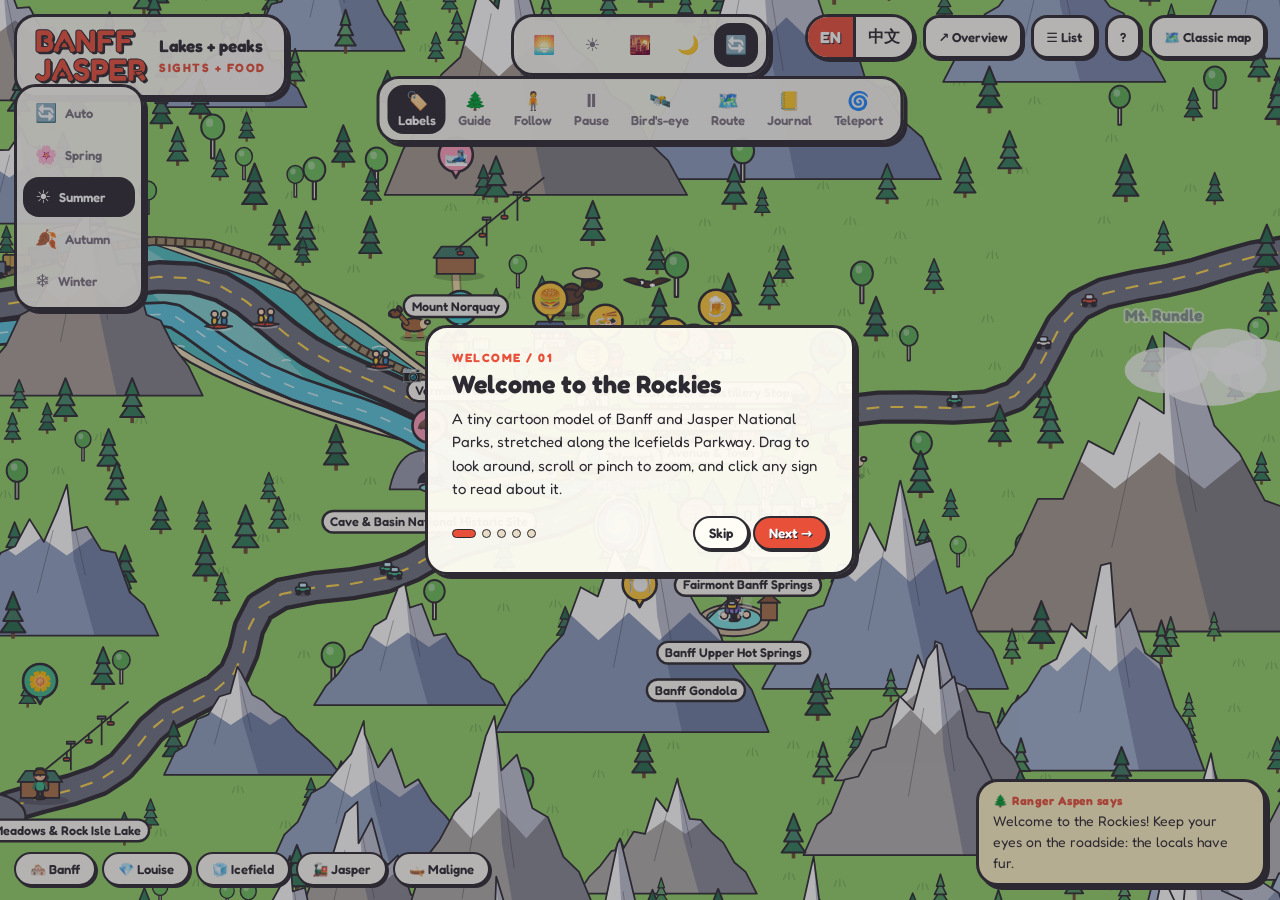
==== living/index.html @ b9f593f6 "Hello Banff & Jasper: cartoon map site plus living Rockies version" ====
<!doctype html>
<html lang="en">
<head>
  <meta charset="utf-8">
  <meta name="viewport" content="width=device-width, initial-scale=1, maximum-scale=1, viewport-fit=cover">
  <title>Banff &amp; Jasper · a living cartoon map of the Rockies</title>
  <meta name="description" content="Wander a tiny cartoon model of the Canadian Rockies: Banff, Lake Louise, the Icefields Parkway, the Columbia Icefield and Jasper, with four seasons, wildlife jams, red canoes and little hikers.">
  <meta name="theme-color" content="#7cc9ea">
  <link rel="icon" href="data:image/svg+xml,%3Csvg xmlns='http://www.w3.org/2000/svg' viewBox='0 0 100 100'%3E%3Ctext y='.9em' font-size='90'%3E%F0%9F%8F%9E%EF%B8%8F%3C/text%3E%3C/svg%3E">
  <link rel="preconnect" href="https://fonts.googleapis.com">
  <link rel="preconnect" href="https://fonts.gstatic.com" crossorigin>
  <link href="https://fonts.googleapis.com/css2?family=Fredoka:wght@400;500;600;700&display=swap" rel="stylesheet">
  <link rel="stylesheet" href="living.css">
</head>
<body>
  <canvas id="cv" role="img" data-i18n-aria="canvasAria" aria-label="Interactive illustrated map of Banff and Jasper National Parks"></canvas>

  <div id="logo" class="ui glass">
    <div class="big">BANFF<br>JASPER</div>
    <div class="sub"><b data-i18n="logoTag">Lakes + peaks</b><span data-i18n="logoSub">Sights + Food</span></div>
  </div>

  <div id="tod" class="ui glass" role="group" aria-label="Time of day"></div>

  <div id="tools" class="ui glass" role="toolbar">
    <button class="tb on" id="bLabel" aria-pressed="true"><span class="i">🏷️</span><span data-tool="labels">Labels</span></button>
    <button class="tb" id="bEmperor" aria-pressed="false"><span class="i">🌲</span><span data-tool="emperor">Guide</span></button>
    <button class="tb" id="bFollow" aria-pressed="false"><span class="i">🧍</span><span data-tool="follow">Follow</span></button>
    <button class="tb" id="bPause" aria-pressed="false"><span class="i" id="pauseIcon">⏸</span><span id="pauseTx" data-tool="pause">Pause</span></button>
    <button class="tb" id="bBird" aria-pressed="false"><span class="i">🛰️</span><span data-tool="bird">Bird's-eye</span></button>
    <button class="tb" id="bPlan" aria-pressed="false"><span class="i">🗺️</span><span data-tool="plan">Route</span></button>
    <button class="tb" id="bLog" aria-pressed="false"><span class="i">📒</span><span data-tool="log">Journal</span></button>
  </div>

  <div id="season" class="ui glass" role="group" aria-label="Season"></div>
  <div id="jump" class="ui" role="group" aria-label="Jump to"></div>

  <div id="right" class="ui">
    <div class="lang" role="group" data-i18n-aria="langAria" aria-label="Language">
      <button type="button" data-lang="en" aria-pressed="true">EN</button><button type="button" data-lang="zh" aria-pressed="false">中文</button>
    </div>
    <button class="tb" id="bAll" data-i18n="overview">↗ Overview</button>
    <button class="tb" id="bList" data-i18n="list" aria-expanded="false">☰ List</button>
    <button class="tb" id="bHelp" aria-label="Help">?</button>
    <a class="tb" id="bClassic" href="../index.html" data-i18n="classic">🗺️ Classic map</a>
  </div>

  <div id="follow" class="ui glass" aria-live="polite"></div>

  <div id="decree" class="ui glass"><b data-i18n="decreeTitle">🌲 Ranger Aspen says</b><span id="decreeTx"></span></div>

  <aside id="drawer" class="ui glass" aria-label="Places">
    <input id="q" type="search" data-i18n-ph="search" placeholder="🔍 Search places, notes…" autocomplete="off">
    <div id="cats"></div>
    <div id="list"></div>
  </aside>

  <aside id="log" class="ui glass"><h5 data-i18n="logTitle">Journal</h5><div id="logs" aria-live="off"></div></aside>

  <section id="card" class="ui glass" aria-live="polite"></section>

  <aside id="plan" class="ui glass" aria-label="Route planner">
    <div class="ph"><b data-i18n="planTitle">🗺️ Route planner</b><button id="pclose" type="button" aria-label="Close">×</button></div>
    <div class="pset">
      <label><span data-i18n="pStart">Start time</span><input type="time" id="pTime" value="09:30"></label>
      <label><span data-i18n="pFrom">Start from</span><select id="pFrom"></select></label>
      <label><span data-i18n="pMode">Travel</span><select id="pMode"></select></label>
      <label><span data-i18n="pPace">Pace</span><select id="pPace"></select></label>
    </div>
    <div class="pbar"><span id="pCount"></span><span><button class="btn" id="pFav" type="button" data-i18n="useFavs">⭐ Add favorites</button> <button class="btn" id="pClear" type="button" data-i18n="clear">Clear</button></span></div>
    <div id="pList"></div>
    <div class="pgo"><button class="btn pri" id="pGo" type="button" data-i18n="go">✨ Auto-plan route</button></div>
    <div id="pOut" aria-live="polite"></div>
    <p class="pnote" id="pNote"></p>
  </aside>

  <div id="intro" class="ui" role="dialog" aria-modal="true" aria-labelledby="iti">
    <div class="box glass">
      <div class="st" id="ist"></div><h2 id="iti"></h2><p id="itx"></p>
      <div class="row"><div class="dots" id="idt"></div><div><button class="btn" id="iskip" type="button"></button> <button class="btn pri" id="inext" type="button"></button></div></div>
    </div>
  </div>

  <script src="../js/data.js"></script>
  <script src="../js/i18n.js"></script>
  <script src="strings.js"></script>
  <script src="teleport.js?v=1"></script>
  <script src="world.js"></script>
  <script src="sprites.js"></script>
  <script src="living.js"></script>
</body>
</html>
---- living/living.css ----
:root {
  --ink: #2d2a32;
  --cream: #fff6e0;
  --paper: #fffdf6;
  --red: #e8503a;
  --yellow: #ffc93c;
  --jade: #3fb68b;
  --sky: #7ccbf5;
  --pink: #ff9ebb;
  --mut: #7a7280;
  --line: #e8dcc4;
  --border: 3px solid var(--ink);
  --shadow: 4px 4px 0 var(--ink);
  --font: 'Fredoka', ui-rounded, 'Yuanti SC', 'PingFang SC', 'Hiragino Sans GB', 'Microsoft YaHei', 'Noto Sans SC', system-ui, sans-serif;
}
*, *::before, *::after { box-sizing: border-box; }
html, body { height: 100%; margin: 0; overflow: hidden; font-family: var(--font); color: var(--ink); background: #7cc9ea; -webkit-text-size-adjust: 100%; }
button, input, select { font: inherit; color: inherit; }
canvas { display: block; width: 100vw; height: 100vh; height: 100dvh; touch-action: none; cursor: grab; }
canvas.drag { cursor: grabbing; }
:focus-visible { outline: 4px solid var(--sky); outline-offset: 2px; }

.ui { position: fixed; z-index: 3; }
.glass { background: rgba(255, 253, 246, .95); border: var(--border); border-radius: 22px; box-shadow: var(--shadow); }

/* ----- logo ----- */
#logo { left: 14px; top: 14px; padding: 10px 18px; display: flex; align-items: center; gap: 14px; }
#logo .big { font-weight: 700; color: var(--red); font-size: 32px; line-height: .9; letter-spacing: -.5px; text-shadow: 2px 2px 0 var(--ink); -webkit-text-stroke: 1px var(--ink); }
#logo .sub b { display: block; font-size: 17px; }
#logo .sub span { color: var(--red); font-weight: 700; font-size: 12px; letter-spacing: 1.5px; text-transform: uppercase; }

/* ----- toolbars ----- */
#tod { left: 50%; top: 14px; transform: translateX(-50%); display: flex; gap: 4px; padding: 6px 8px; }
#tools { left: 50%; top: 76px; transform: translateX(-50%); display: flex; gap: 2px; padding: 6px 8px; max-width: calc(100vw - 24px); }
.tb {
  border: 0; background: none; cursor: pointer; border-radius: 16px; padding: 6px 10px; color: var(--mut);
  font-size: 13px; font-weight: 600; display: flex; flex-direction: column; align-items: center; gap: 1px;
  min-width: 54px; min-height: 44px; justify-content: center; text-decoration: none; transition: background .15s, color .15s; white-space: nowrap;
}
.tb .i { font-size: 18px; line-height: 1.1; }
.tb:hover { background: #f6ead0; color: var(--ink); }
.tb.on { background: var(--ink); color: #fff; }
#tod .tb { min-width: 44px; padding: 6px; }

#right { right: 14px; top: 14px; display: flex; gap: 8px; align-items: center; flex-wrap: wrap; justify-content: flex-end; max-width: 52vw; }
#right .tb { flex-direction: row; background: var(--paper); border: var(--border); box-shadow: 2px 2px 0 var(--ink); color: var(--ink); padding: 8px 12px; min-width: 0; }
#right .tb:hover { background: var(--yellow); }
#right .tb[aria-expanded="true"] { background: var(--ink); color: #fff; }
.lang { display: inline-flex; border: var(--border); border-radius: 999px; overflow: hidden; background: var(--paper); box-shadow: 2px 2px 0 var(--ink); }
.lang button { cursor: pointer; border: 0; background: transparent; font-weight: 700; padding: 6px 12px; min-height: 40px; min-width: 44px; }
.lang button + button { border-left: 3px solid var(--ink); }
.lang button[aria-pressed="true"] { background: var(--red); color: #fff; text-shadow: 1px 1px 0 var(--ink); }

/* ----- floating bits ----- */
#follow { left: 50%; top: 144px; transform: translateX(-50%); padding: 6px 8px 6px 16px; font-size: 14px; display: none; align-items: center; gap: 8px; border-radius: 999px; max-width: 92vw; }
#follow.show { display: flex; }
#follow button { cursor: pointer; border: 2px solid var(--ink); background: var(--yellow); border-radius: 999px; padding: 3px 12px; font-weight: 600; min-height: 32px; }
#decree { right: 14px; bottom: 14px; width: 290px; padding: 10px 14px; font-size: 14px; line-height: 1.5; background: #fff3c4; }
#decree b { display: block; color: var(--red); font-size: 12px; letter-spacing: .5px; }

#drawer { right: 14px; top: 76px; width: 330px; max-height: calc(100vh - 100px); max-height: calc(100dvh - 100px); display: none; flex-direction: column; overflow: hidden; }
#drawer.show { display: flex; }
#drawer input { margin: 12px 12px 8px; padding: 9px 14px; border: 2px solid var(--ink); border-radius: 14px; font-size: 14px; background: #fff; }
#cats { display: flex; flex-wrap: wrap; gap: 6px; padding: 0 12px 10px; }
.chip { border: 2px solid var(--ink); border-radius: 99px; padding: 3px 11px; font-size: 12.5px; cursor: pointer; background: #fff; font-weight: 600; min-height: 30px; }
.chip.on { background: var(--ink); color: #fff; }
.chip i { display: inline-block; width: 9px; height: 9px; border-radius: 50%; margin-right: 5px; border: 1.5px solid var(--ink); }
#list { overflow: auto; padding: 0 8px 12px; }
#list h4 { margin: 0; font-size: 11.5px; letter-spacing: 1px; color: var(--mut); padding: 10px 8px 4px; text-transform: uppercase; }
.it { display: flex; align-items: center; gap: 10px; padding: 6px 8px; border-radius: 12px; cursor: pointer; font-size: 14px; width: 100%; border: 0; background: none; text-align: left; }
.it:hover, .it.sel { background: #fff0b8; }
.it .em { flex: none; width: 36px; height: 36px; display: grid; place-items: center; font-size: 19px; border: 2px solid var(--ink); border-radius: 11px; }
.it .tx { flex: 1; min-width: 0; line-height: 1.2; }
.it small { display: block; color: var(--mut); font-size: 12px; }
.it .star { font-size: 14px; }
.empty { padding: 20px; color: var(--mut); text-align: center; }

#log { left: 14px; bottom: 66px; width: 310px; max-height: 260px; padding: 10px 14px; display: none; overflow: hidden; flex-direction: column; }
#log.show { display: flex; }
#log h5 { margin: 0 0 6px; font-size: 14px; }
#logs { overflow: auto; font-size: 13px; line-height: 1.4; }
#logs div { padding: 3px 0; border-bottom: 1px dashed var(--line); }
#logs .own { color: var(--red); }

/* ----- place card ----- */
#card { left: 50%; bottom: 18px; transform: translateX(-50%); width: min(560px, calc(100vw - 24px)); padding: 14px 16px; display: none; gap: 14px; align-items: flex-start; }
#card.show { display: flex; }
#card .sign { flex: none; width: 84px; height: 84px; display: grid; place-items: center; font-size: 42px; border: var(--border); border-radius: 20px; transform: rotate(-4deg); box-shadow: 2px 2px 0 var(--ink); }
#card .body { flex: 1; min-width: 0; }
#card h2 { margin: 0; font-size: 21px; line-height: 1.15; }
#card .sub { color: var(--mut); font-size: 14px; }
#card .tags { margin: 6px 0; display: flex; gap: 6px; flex-wrap: wrap; }
.tag { font-size: 12px; font-weight: 600; padding: 1px 10px; border: 2px solid var(--ink); border-radius: 999px; background: var(--sky); }
#card p { margin: 0 0 6px; font-size: 14.5px; line-height: 1.4; }
#card .tip { font-size: 13.5px; padding: 6px 10px; background: var(--cream); border: 2px dashed var(--ink); border-radius: 12px; }
#card .acts { display: flex; gap: 8px; flex-wrap: wrap; margin-top: 10px; }
#card .x { position: absolute; right: 10px; top: 6px; border: 0; background: none; font-size: 24px; cursor: pointer; color: var(--mut); line-height: 1; min-width: 32px; min-height: 32px; }

.btn {
  display: inline-block; cursor: pointer; text-decoration: none; font-weight: 600; font-size: 13.5px; padding: 6px 14px; min-height: 34px;
  background: var(--paper); border: 2px solid var(--ink); border-radius: 999px; box-shadow: 2px 2px 0 var(--ink); color: var(--ink);
  transition: transform .1s, box-shadow .1s;
}
.btn:hover { background: var(--yellow); }
.btn:active { transform: translate(2px, 2px); box-shadow: 0 0 0 var(--ink); }
.btn.pri { background: var(--red); color: #fff; text-shadow: 1px 1px 0 var(--ink); }
.btn.pri:hover { background: #f06a55; }

/* ----- planner ----- */
#plan { left: 14px; top: 76px; width: 410px; max-height: calc(100vh - 100px); max-height: calc(100dvh - 100px); overflow: auto; display: none; padding: 0 0 14px; z-index: 5; }
#plan.show { display: block; }
#plan .ph { position: sticky; top: 0; background: var(--paper); display: flex; justify-content: space-between; align-items: center; padding: 12px 16px 8px; z-index: 2; border-bottom: 2px solid var(--ink); }
#plan .ph b { font-size: 17px; }
#plan .ph button { border: 0; background: none; font-size: 26px; cursor: pointer; color: var(--mut); min-width: 36px; min-height: 36px; }
.pset { display: grid; grid-template-columns: 1fr 1fr; gap: 8px; padding: 12px 16px; }
.pset label { display: flex; flex-direction: column; font-size: 12px; color: var(--mut); font-weight: 600; gap: 3px; }
.pset input, .pset select { font-size: 14px; padding: 7px 8px; border: 2px solid var(--ink); border-radius: 10px; background: #fff; min-height: 38px; }
.pbar { display: flex; justify-content: space-between; align-items: center; padding: 0 16px 6px; font-size: 13.5px; font-weight: 600; gap: 6px; flex-wrap: wrap; }
#pList { padding: 0 10px; max-height: 280px; overflow: auto; border-top: 2px solid var(--ink); border-bottom: 2px solid var(--ink); }
#pList h4 { margin: 0; font-size: 11.5px; letter-spacing: 1px; color: var(--mut); padding: 10px 6px 4px; display: flex; align-items: center; gap: 6px; text-transform: uppercase; }
#pList h4 i { width: 9px; height: 9px; border-radius: 50%; display: inline-block; border: 1.5px solid var(--ink); }
.pi { display: flex; align-items: center; gap: 8px; padding: 6px; border-radius: 10px; font-size: 14px; cursor: pointer; }
.pi:hover { background: #fff0b8; }
.pi input { width: 18px; height: 18px; accent-color: var(--red); flex: none; }
.pgo { padding: 12px 16px 4px; }
.pgo .btn { width: 100%; padding: 10px; font-size: 15.5px; }
#pOut { padding: 6px 16px; }
#pOut .sum { font-size: 13.5px; background: #fff0b8; border: 2px solid var(--ink); border-radius: 12px; padding: 8px 12px; line-height: 1.5; }
#pOut .warn { font-size: 13px; background: #ffe0d8; border-radius: 10px; padding: 6px 10px; margin-top: 8px; }
#pOut .muted { color: var(--mut); font-size: 13.5px; }
.tl { list-style: none; margin: 8px 0 0; padding: 0; }
.tl .leg { font-size: 12px; color: var(--mut); padding: 2px 0 2px 34px; border-left: 3px dashed var(--red); margin-left: 12px; }
.tl .stop { display: flex; gap: 10px; padding: 6px 0; }
.tl .no { width: 28px; height: 28px; border-radius: 50%; color: #fff; font-weight: 700; display: flex; align-items: center; justify-content: center; flex: none; font-size: 14px; background: var(--red); border: 2px solid var(--ink); text-shadow: 1px 1px 0 var(--ink); }
.tl .tm { font-weight: 700; font-size: 13.5px; }
.tl .tm small { color: var(--mut); font-weight: 500; }
.tl .nm { font-size: 14.5px; font-weight: 600; }
.tl .nm.late { color: #b3261e; }
.tl a { color: var(--red); font-size: 12.5px; }
.pnote { margin: 0; font-size: 11.5px; color: var(--mut); padding: 8px 16px 0; line-height: 1.5; }

/* ----- intro ----- */
#intro { inset: 0; display: none; place-items: center; background: rgba(45, 42, 50, .35); z-index: 20; padding: 12px; }
#intro.show { display: grid; }
#intro .box { width: min(430px, 100%); padding: 22px 24px; }
#intro .st { color: var(--red); font-weight: 700; font-size: 12px; letter-spacing: 1.5px; }
#intro h2 { margin: 4px 0 8px; font-size: 25px; }
#intro p { margin: 0; line-height: 1.55; font-size: 15px; min-height: 5.6em; }
#intro .row { display: flex; justify-content: space-between; align-items: center; margin-top: 16px; gap: 10px; flex-wrap: wrap; }
.dots { display: flex; gap: 6px; }
.dots i { width: 9px; height: 9px; border-radius: 9px; background: var(--line); border: 1.5px solid var(--ink); }
.dots i.on { width: 24px; background: var(--red); }

html[lang="zh-CN"] body { letter-spacing: .02em; }

/* ----- mobile ----- */
@media (max-width: 820px) {
  #logo { padding: 6px 12px; gap: 10px; left: 8px; top: 8px; }
  #logo .big { font-size: 22px; }
  #logo .sub b { font-size: 13px; }
  #logo .sub span { font-size: 10px; }
  #tod { top: auto; bottom: calc(76px + env(safe-area-inset-bottom)); }
  #tools { top: auto; bottom: calc(10px + env(safe-area-inset-bottom)); max-width: calc(100vw - 16px); overflow-x: auto; }
  .tb { min-width: 52px; }
  #right { top: 8px; right: 8px; max-width: 46vw; gap: 6px; }
  #right .tb { padding: 6px 10px; font-size: 12.5px; }
  #bClassic, #bHelp { display: none; }
  #drawer { left: 8px; right: 8px; width: auto; top: 64px; max-height: 55vh; }
  #card { bottom: calc(138px + env(safe-area-inset-bottom)); padding: 10px 12px; }
  #card .sign { width: 60px; height: 60px; font-size: 30px; border-radius: 16px; }
  #card h2 { font-size: 18px; }
  #card p { font-size: 13.5px; }
  #log { display: none !important; }
  #plan { left: 8px; right: 8px; width: auto; top: 8px; bottom: calc(76px + env(safe-area-inset-bottom)); max-height: none; z-index: 8; }
  #pList { max-height: 30vh; }
  #follow { top: auto; bottom: calc(196px + env(safe-area-inset-bottom)); font-size: 13px; }
  #decree { left: 8px; right: auto; top: 62px; bottom: auto; width: auto; max-width: 56vw; font-size: 12px; padding: 6px 10px; }
}
@media (max-width: 820px) and (max-height: 640px) { #decree { display: none; } }
@media (max-width: 480px) { #right .lang button { min-width: 38px; padding: 6px 8px; } }
@media (max-width: 820px) { #tools .tb { min-width: 46px; padding: 6px 5px; font-size: 12px; } #tools { gap: 0; } }

/* ----- seasons + jump chips (Vancouver) ----- */
#season { left: 14px; top: 84px; display: flex; flex-direction: column; gap: 2px; padding: 6px; }
#season .tb { flex-direction: row; gap: 8px; min-width: 112px; padding: 6px 12px; justify-content: flex-start; min-height: 40px; }
#season .sn { font-size: 13px; }
#jump { left: 14px; bottom: 14px; display: flex; gap: 6px; flex-wrap: wrap; max-width: calc(100vw - 380px); }
.jb { cursor: pointer; border: 2px solid var(--ink); background: var(--paper); border-radius: 999px; padding: 5px 14px; font-weight: 600; font-size: 13px; box-shadow: 2px 2px 0 var(--ink); min-height: 34px; }
.jb:hover { background: var(--yellow); }
.jb.on { background: var(--ink); color: #fff; }
#plan { top: 76px; }
@media (min-width: 821px) { #plan.show ~ #season, body:has(#plan.show) #season { display: none; } }
@media (max-width: 820px) {
  #season { left: 8px; top: 58px; flex-direction: row; padding: 3px 4px; gap: 0; border-radius: 16px; }
  #season .tb { min-width: 38px; padding: 4px 6px; min-height: 38px; }
  #season .sn { display: none; }
  #jump { left: 8px; right: 8px; max-width: none; bottom: auto; top: 108px; flex-wrap: nowrap; overflow-x: auto; padding-bottom: 4px; }
  .jb { flex: none; padding: 4px 11px; font-size: 12.5px; min-height: 30px; }
  #decree { display: none; }
}
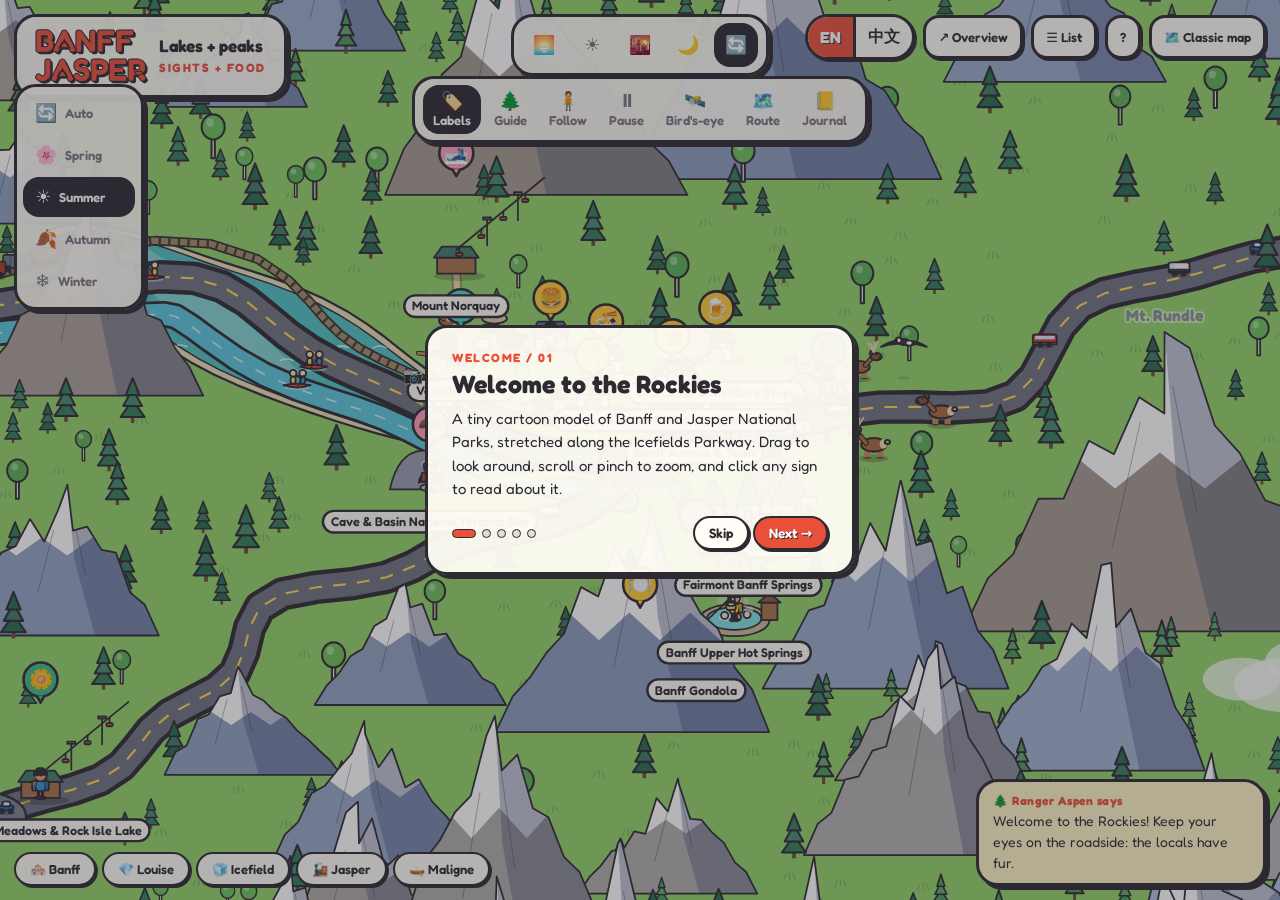
==== commit 67782a73: "Load teleport from the shared teleport site" ====
--- a/living/index.html
+++ b/living/index.html
@@ -84,7 +84,7 @@
   <script src="../js/data.js"></script>
   <script src="../js/i18n.js"></script>
   <script src="strings.js"></script>
-  <script src="teleport.js?v=1"></script>
+  <script src="https://ruanhoo.github.io/teleport/teleport.js"></script>
   <script src="world.js"></script>
   <script src="sprites.js"></script>
   <script src="living.js"></script>
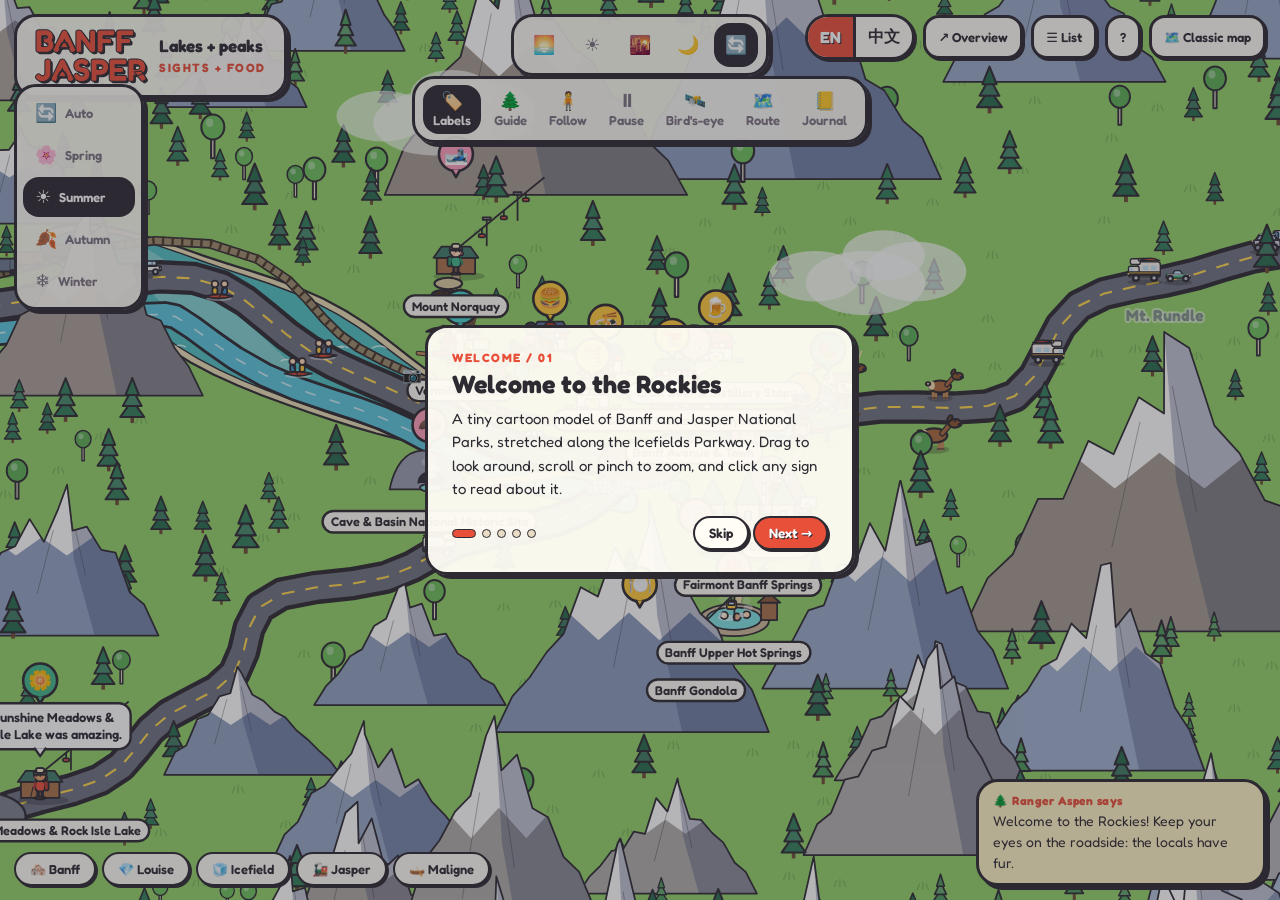
==== commit e0698fb5: "Show a real photo in place cards and map popups Lead images come from Wikipedia, loaded live, with a" ====
--- a/living/index.html
+++ b/living/index.html
@@ -83,6 +83,7 @@
 
   <script src="../js/data.js"></script>
   <script src="../js/i18n.js"></script>
+  <script src="../js/photos.js"></script>
   <script src="strings.js"></script>
   <script src="https://ruanhoo.github.io/teleport/teleport.js"></script>
   <script src="world.js"></script>
--- a/living/living.css
+++ b/living/living.css
@@ -94,7 +94,7 @@
 #card p { margin: 0 0 6px; font-size: 14.5px; line-height: 1.4; }
 #card .tip { font-size: 13.5px; padding: 6px 10px; background: var(--cream); border: 2px dashed var(--ink); border-radius: 12px; }
 #card .acts { display: flex; gap: 8px; flex-wrap: wrap; margin-top: 10px; }
-#card .x { position: absolute; right: 10px; top: 6px; border: 0; background: none; font-size: 24px; cursor: pointer; color: var(--mut); line-height: 1; min-width: 32px; min-height: 32px; }
+#card .x { position: absolute; right: 10px; top: 6px; border: 0; background: none; font-size: 24px; cursor: pointer; color: var(--mut); line-height: 1; min-width: 32px; min-height: 32px; z-index: 3; }
 
 .btn {
   display: inline-block; cursor: pointer; text-decoration: none; font-weight: 600; font-size: 13.5px; padding: 6px 14px; min-height: 34px;
@@ -198,3 +198,12 @@
   .jb { flex: none; padding: 4px 11px; font-size: 12.5px; min-height: 30px; }
   #decree { display: none; }
 }
+
+/* real photo (Wikipedia) at the top of a place card */
+#card .photo { position: relative; height: 150px; margin: 0 0 8px; border: var(--border); border-radius: 14px; overflow: hidden; background: #dfe9f2; box-shadow: 2px 2px 0 var(--ink); }
+#card .photo[hidden] { display: none; }
+#card .photo img { display: block; width: 100%; height: 100%; object-fit: cover; opacity: 0; transition: opacity .35s; }
+#card .photo img.in { opacity: 1; }
+#card .photo .cr { position: absolute; right: 6px; bottom: 6px; padding: 1px 8px; font-size: 11px; font-weight: 600; color: var(--ink); text-decoration: none; background: rgba(255,255,255,.88); border-radius: 10px; }
+@media (max-width: 600px) { #card .photo { height: 110px; } }
+#card:has(.photo:not([hidden])) .x { background: rgba(255,255,255,.9); border-radius: 50%; top: 10px; right: 14px; color: var(--ink); }
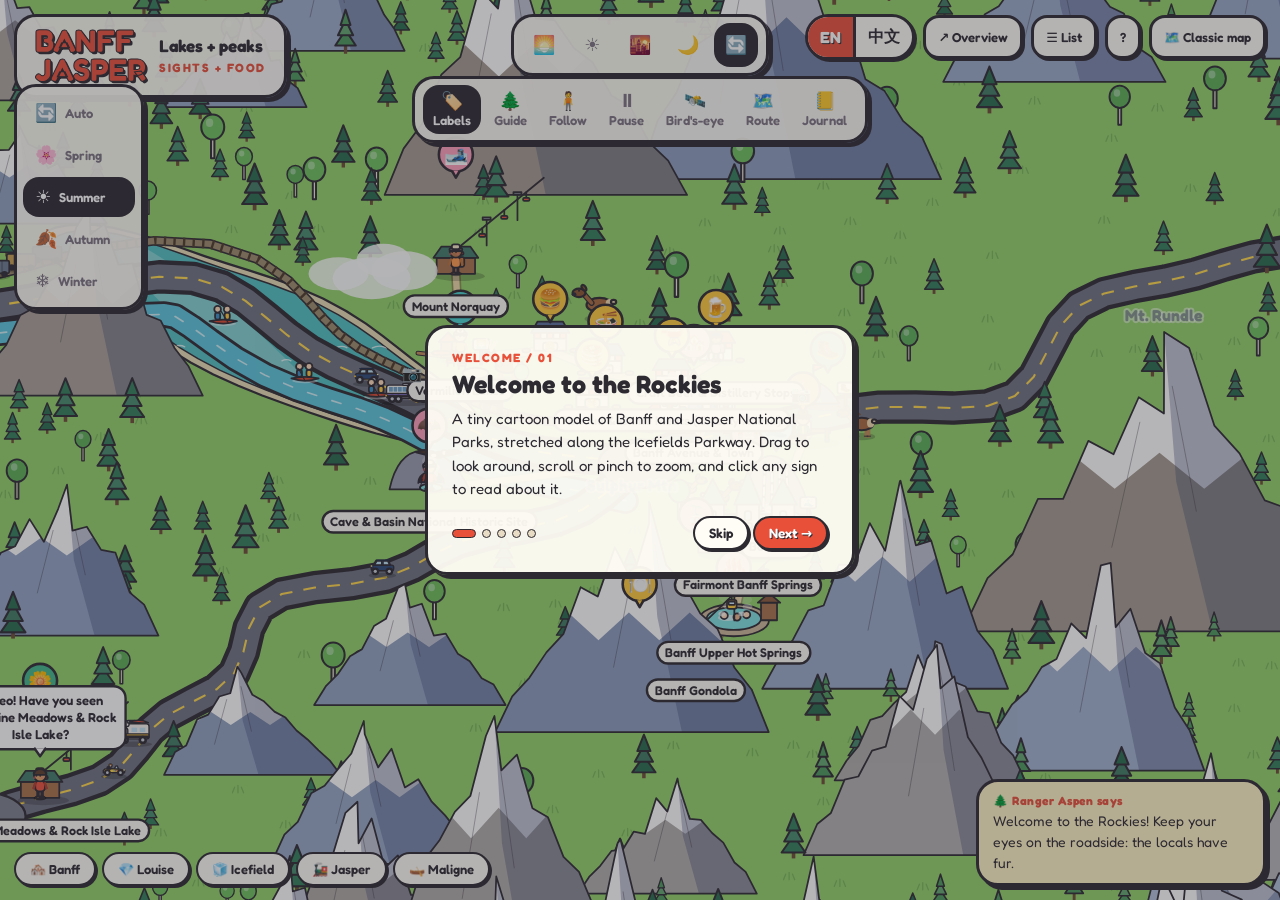
==== commit 89436470: "Open places in OpenStreetMap for viewers in China, Google Maps elsewhere" ====
--- a/living/index.html
+++ b/living/index.html
@@ -83,6 +83,7 @@
 
   <script src="../js/data.js"></script>
   <script src="../js/i18n.js"></script>
+  <script src="../js/maplink.js"></script>
   <script src="../js/photos.js"></script>
   <script src="strings.js"></script>
   <script src="https://ruanhoo.github.io/teleport/teleport.js"></script>
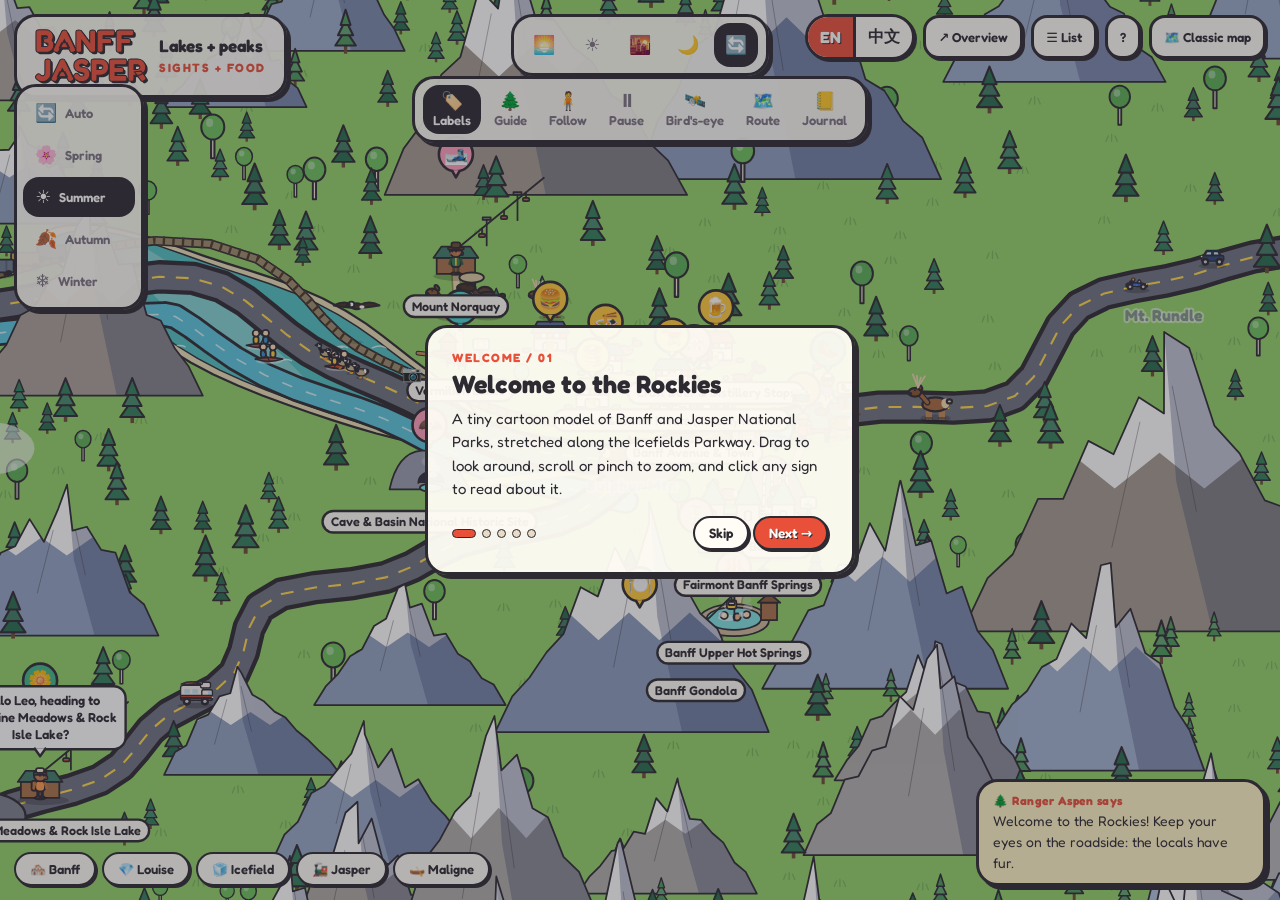
==== commit 054edef3: "Top up thin photo slideshows from a Wikimedia Commons search" ====
--- a/living/index.html
+++ b/living/index.html
@@ -84,7 +84,7 @@
   <script src="../js/data.js"></script>
   <script src="../js/i18n.js"></script>
   <script src="../js/maplink.js"></script>
-  <script src="../js/photos.js"></script>
+  <script src="../js/photos.js?v=3"></script>
   <script src="strings.js"></script>
   <script src="https://ruanhoo.github.io/teleport/teleport.js"></script>
   <script src="world.js"></script>
--- a/living/living.css
+++ b/living/living.css
@@ -202,8 +202,11 @@
 /* real photo (Wikipedia) at the top of a place card */
 #card .photo { position: relative; height: 150px; margin: 0 0 8px; border: var(--border); border-radius: 14px; overflow: hidden; background: #dfe9f2; box-shadow: 2px 2px 0 var(--ink); }
 #card .photo[hidden] { display: none; }
-#card .photo img { display: block; width: 100%; height: 100%; object-fit: cover; opacity: 0; transition: opacity .35s; }
+#card .photo img { position: absolute; inset: 0; display: block; width: 100%; height: 100%; object-fit: cover; opacity: 0; transition: opacity .7s; }
 #card .photo img.in { opacity: 1; }
 #card .photo .cr { position: absolute; right: 6px; bottom: 6px; padding: 1px 8px; font-size: 11px; font-weight: 600; color: var(--ink); text-decoration: none; background: rgba(255,255,255,.88); border-radius: 10px; }
 @media (max-width: 600px) { #card .photo { height: 110px; } }
 #card:has(.photo:not([hidden])) .x { background: rgba(255,255,255,.9); border-radius: 50%; top: 10px; right: 14px; color: var(--ink); }
+#card .photo .dots, .popup__photo .dots { position: absolute; left: 8px; bottom: 8px; display: flex; gap: 5px; }
+#card .photo .dots button { width: 9px; height: 9px; padding: 0; border: 1.5px solid var(--ink); border-radius: 50%; background: rgba(255,255,255,.85); cursor: pointer; }
+#card .photo .dots button.on { background: var(--ink); }
